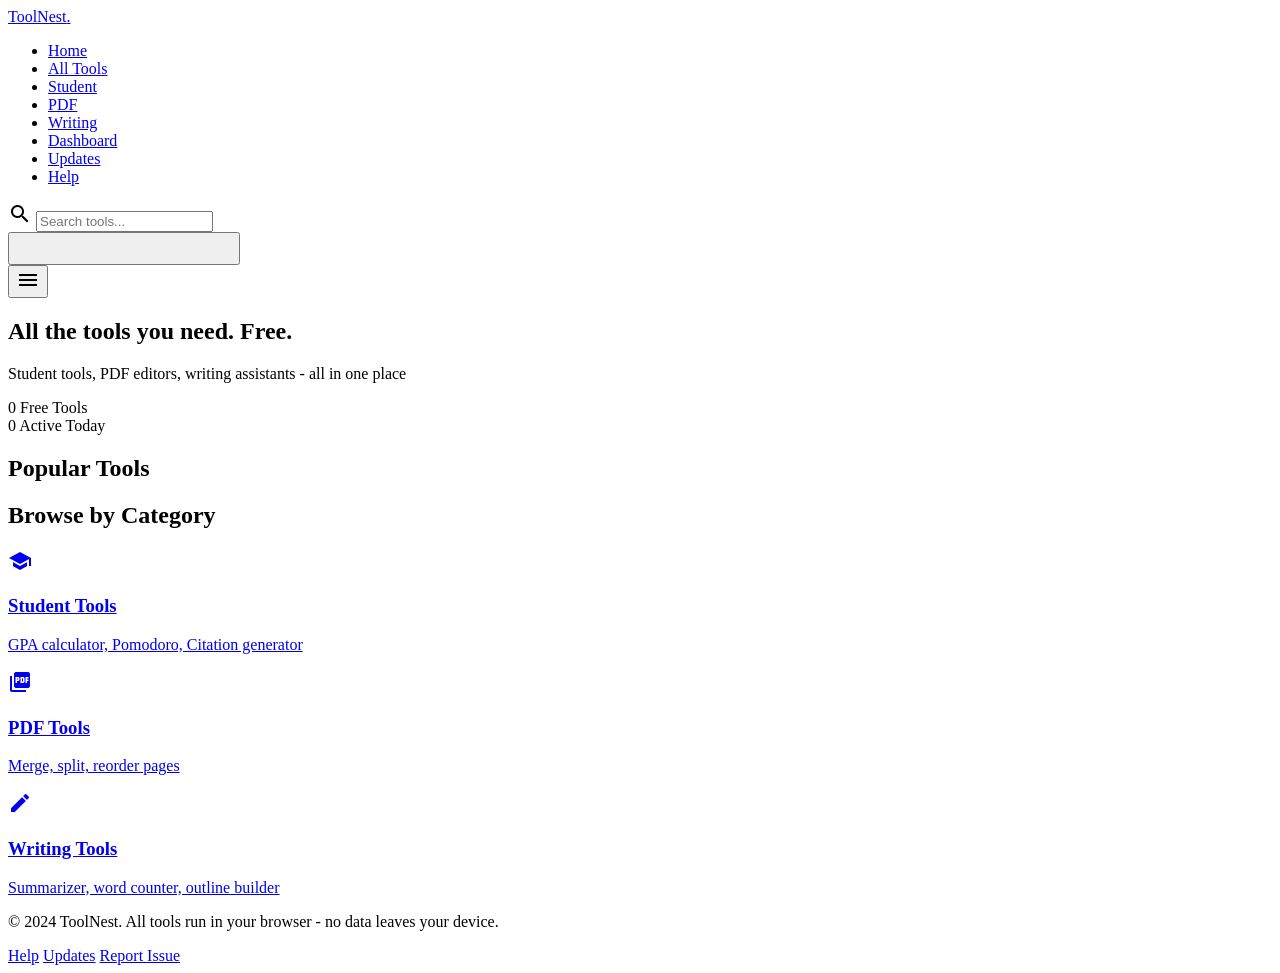
==== index.html @ 5acf1327 "Add files via upload" ====
<!DOCTYPE html>
<html lang="en">
<head>
    <meta charset="UTF-8">
    <meta name="viewport" content="width=device-width, initial-scale=1.0">
    <title>ToolNest - Student, PDF & Writing Tools</title>
    <link rel="stylesheet" href="css/style.css">
    <link rel="stylesheet" href="css/tools.css">
    <link href="https://fonts.googleapis.com/icon?family=Material+Icons" rel="stylesheet">
</head>
<body>
    <!-- Navbar -->
    <nav class="navbar">
        <div class="nav-container">
            <a href="index.html" class="logo">ToolNest<span class="logo-dot">.</span></a>
            
            <!-- Desktop Menu -->
            <ul class="nav-menu">
                <li><a href="index.html" class="active">Home</a></li>
                <li><a href="all-tools.html">All Tools</a></li>
                <li><a href="student-tools.html">Student</a></li>
                <li><a href="pdf-tools.html">PDF</a></li>
                <li><a href="writing-tools.html">Writing</a></li>
                <li><a href="dashboard.html">Dashboard</a></li>
                <li><a href="updates.html">Updates</a></li>
                <li><a href="help.html">Help</a></li>
            </ul>
            
            <!-- Search + Dark Mode -->
            <div class="nav-actions">
                <div class="search-box">
                    <span class="material-icons">search</span>
                    <input type="text" id="globalSearch" placeholder="Search tools...">
                    <div id="searchResults" class="search-dropdown"></div>
                </div>
                <button id="darkModeToggle" class="icon-btn">
                    <span class="material-icons">dark_mode</span>
                </button>
            </div>
            
            <!-- Mobile Menu Button -->
            <button class="mobile-menu-btn">
                <span class="material-icons">menu</span>
            </button>
        </div>
    </nav>

    <!-- Main Content -->
    <main>
        <!-- Hero Section -->
        <section class="hero">
            <h1>All the tools you need<span class="highlight">. Free.</span></h1>
            <p>Student tools, PDF editors, writing assistants - all in one place</p>
            <div class="hero-stats">
                <div class="stat">
                    <span class="stat-number" id="totalTools">0</span>
                    <span class="stat-label">Free Tools</span>
                </div>
                <div class="stat">
                    <span class="stat-number" id="todayUsers">0</span>
                    <span class="stat-label">Active Today</span>
                </div>
            </div>
        </section>

        <!-- Featured Tools -->
        <section class="featured">
            <h2>Popular Tools</h2>
            <div class="tool-grid" id="featuredTools"></div>
        </section>

        <!-- Categories -->
        <section class="categories">
            <h2>Browse by Category</h2>
            <div class="category-grid">
                <a href="student-tools.html" class="category-card">
                    <span class="material-icons category-icon">school</span>
                    <h3>Student Tools</h3>
                    <p>GPA calculator, Pomodoro, Citation generator</p>
                </a>
                <a href="pdf-tools.html" class="category-card">
                    <span class="material-icons category-icon">picture_as_pdf</span>
                    <h3>PDF Tools</h3>
                    <p>Merge, split, reorder pages</p>
                </a>
                <a href="writing-tools.html" class="category-card">
                    <span class="material-icons category-icon">edit</span>
                    <h3>Writing Tools</h3>
                    <p>Summarizer, word counter, outline builder</p>
                </a>
            </div>
        </section>
    </main>

    <!-- Footer -->
    <footer>
        <div class="footer-content">
            <p>&copy; 2024 ToolNest. All tools run in your browser - no data leaves your device.</p>
            <div class="footer-links">
                <a href="help.html">Help</a>
                <a href="updates.html">Updates</a>
                <a href="#">Report Issue</a>
            </div>
        </div>
    </footer>

    <script src="js/storage.js"></script>
    <script src="js/main.js"></script>
</body>
</html>
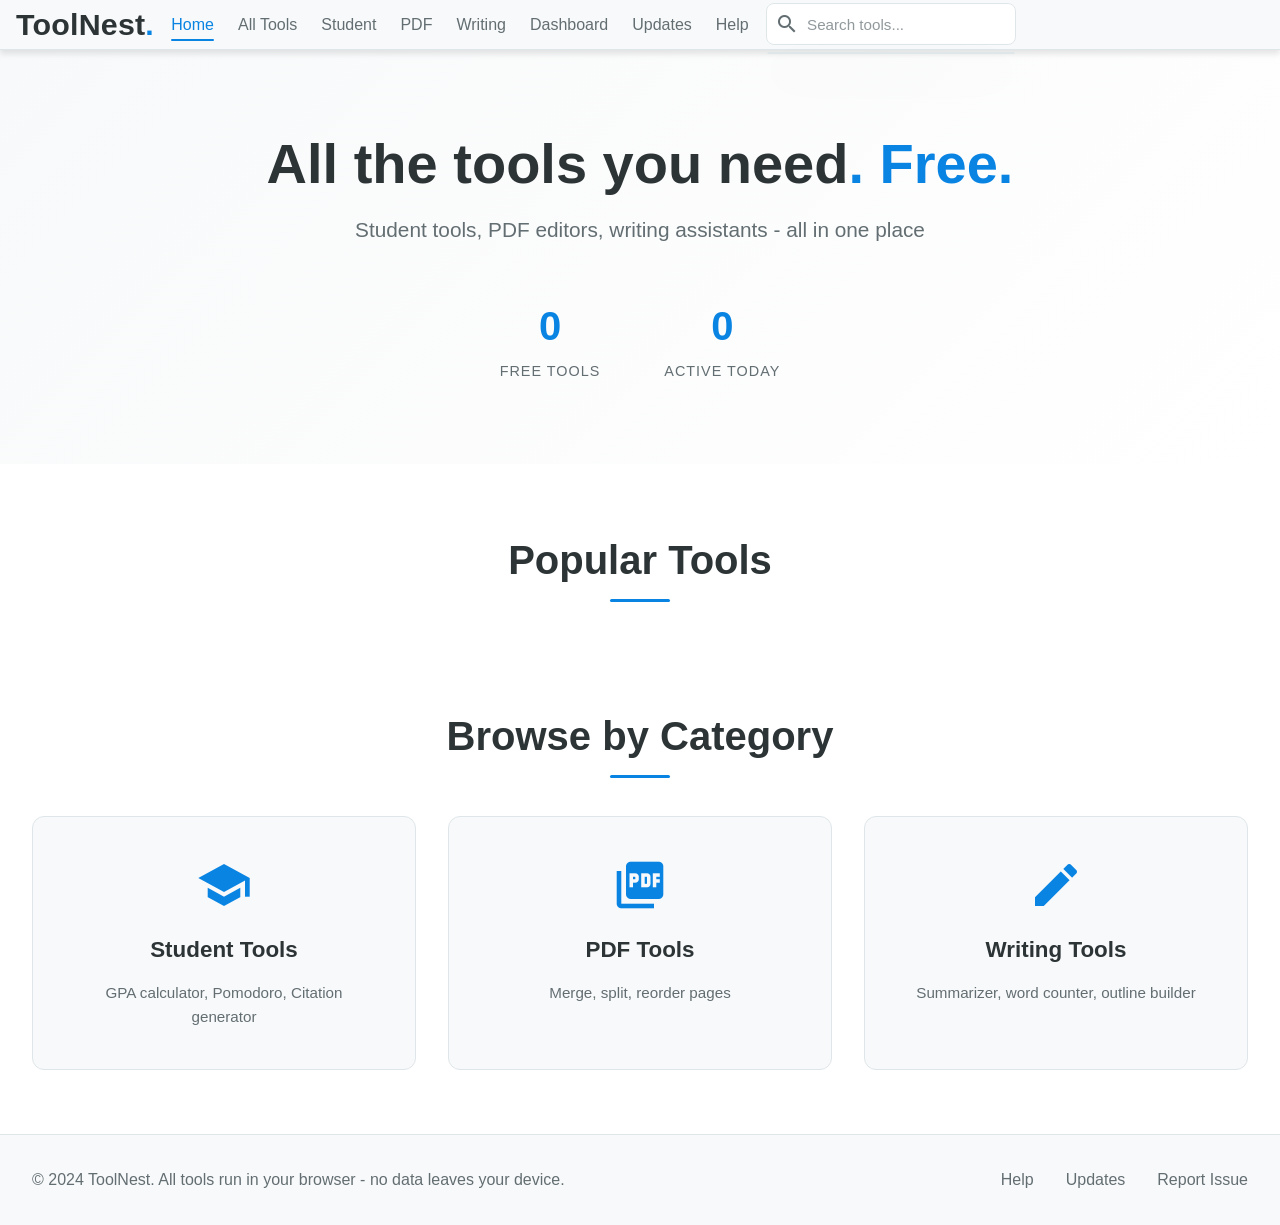
==== commit 92627e79: "Update index.html" ====
--- a/index.html
+++ b/index.html
@@ -4,8 +4,8 @@
     <meta charset="UTF-8">
     <meta name="viewport" content="width=device-width, initial-scale=1.0">
     <title>ToolNest - Student, PDF & Writing Tools</title>
-    <link rel="stylesheet" href="css/style.css">
-    <link rel="stylesheet" href="css/tools.css">
+    <link rel="stylesheet" href="style.css">
+    <link rel="stylesheet" href="tools.css">
     <link href="https://fonts.googleapis.com/icon?family=Material+Icons" rel="stylesheet">
 </head>
 <body>
@@ -107,4 +107,4 @@
     <script src="js/storage.js"></script>
     <script src="js/main.js"></script>
 </body>
-</html>+</html>
--- a/style.css
+++ b/style.css
@@ -0,0 +1,818 @@
+:root {
+    --bg-primary: #ffffff;
+    --bg-secondary: #f8f9fa;
+    --text-primary: #2d3436;
+    --text-secondary: #636e72;
+    --accent: #0984e3;
+    --accent-light: #74b9ff;
+    --accent-dark: #0769b0;
+    --border: #dfe6e9;
+    --card-shadow: 0 4px 6px rgba(0,0,0,0.1);
+    --hover-shadow: 0 10px 15px rgba(0,0,0,0.1);
+    --success: #00b894;
+    --warning: #fdcb6e;
+    --danger: #d63031;
+    --info: #0984e3;
+}
+
+[data-theme="dark"] {
+    --bg-primary: #1a1a1a;
+    --bg-secondary: #2d2d2d;
+    --text-primary: #ffffff;
+    --text-secondary: #b3b3b3;
+    --accent: #0984e3;
+    --accent-light: #74b9ff;
+    --accent-dark: #0769b0;
+    --border: #404040;
+    --card-shadow: 0 4px 6px rgba(0,0,0,0.3);
+    --hover-shadow: 0 10px 15px rgba(0,0,0,0.4);
+    --success: #00b894;
+    --warning: #fdcb6e;
+    --danger: #d63031;
+    --info: #0984e3;
+}
+
+* {
+    margin: 0;
+    padding: 0;
+    box-sizing: border-box;
+}
+
+body {
+    font-family: -apple-system, BlinkMacSystemFont, 'Segoe UI', Roboto, Oxygen, Ubuntu, sans-serif;
+    background-color: var(--bg-primary);
+    color: var(--text-primary);
+    line-height: 1.6;
+    transition: background-color 0.3s, color 0.3s;
+    min-height: 100vh;
+    display: flex;
+    flex-direction: column;
+}
+
+/* Navbar */
+.navbar {
+    background-color: var(--bg-secondary);
+    border-bottom: 1px solid var(--border);
+    position: sticky;
+    top: 0;
+    z-index: 1000;
+    box-shadow: var(--card-shadow);
+}
+
+.nav-container {
+    max-width: 1400px;
+    margin: 0 auto;
+    padding: 0.8rem 2rem;
+    display: flex;
+    justify-content: space-between;
+    align-items: center;
+}
+
+.logo {
+    font-size: 2rem;
+    font-weight: bold;
+    text-decoration: none;
+    color: var(--text-primary);
+    transition: color 0.3s;
+}
+
+.logo:hover {
+    color: var(--accent);
+}
+
+.logo-dot {
+    color: var(--accent);
+}
+
+.nav-menu {
+    display: flex;
+    list-style: none;
+    gap: 1.5rem;
+    margin: 0;
+    padding: 0;
+}
+
+.nav-menu a {
+    text-decoration: none;
+    color: var(--text-secondary);
+    font-weight: 500;
+    padding: 0.5rem 0;
+    position: relative;
+    transition: color 0.3s;
+}
+
+.nav-menu a:hover {
+    color: var(--accent);
+}
+
+.nav-menu a.active {
+    color: var(--accent);
+}
+
+.nav-menu a.active::after {
+    content: '';
+    position: absolute;
+    bottom: 0;
+    left: 0;
+    right: 0;
+    height: 2px;
+    background-color: var(--accent);
+    border-radius: 2px;
+}
+
+.nav-actions {
+    display: flex;
+    gap: 1rem;
+    align-items: center;
+    position: relative;
+}
+
+.search-box {
+    position: relative;
+    display: flex;
+    align-items: center;
+    background-color: var(--bg-primary);
+    border: 1px solid var(--border);
+    border-radius: 8px;
+    padding: 0.5rem;
+    min-width: 250px;
+}
+
+.search-box span {
+    color: var(--text-secondary);
+    margin-right: 0.5rem;
+}
+
+.search-box input {
+    border: none;
+    background: none;
+    color: var(--text-primary);
+    outline: none;
+    width: 100%;
+    font-size: 0.95rem;
+}
+
+.search-box input::placeholder {
+    color: var(--text-secondary);
+    opacity: 0.7;
+}
+
+.search-results {
+    position: absolute;
+    top: 100%;
+    left: 0;
+    right: 0;
+    background-color: var(--bg-secondary);
+    border: 1px solid var(--border);
+    border-radius: 8px;
+    margin-top: 0.5rem;
+    max-height: 400px;
+    overflow-y: auto;
+    z-index: 1001;
+    box-shadow: var(--hover-shadow);
+    display: none;
+}
+
+.search-results.active {
+    display: block;
+}
+
+.search-result-item {
+    padding: 0.75rem 1rem;
+    border-bottom: 1px solid var(--border);
+    cursor: pointer;
+    display: flex;
+    align-items: center;
+    gap: 0.75rem;
+    transition: background-color 0.3s;
+}
+
+.search-result-item:last-child {
+    border-bottom: none;
+}
+
+.search-result-item:hover {
+    background-color: var(--border);
+}
+
+.search-result-icon {
+    color: var(--accent);
+}
+
+.search-result-content {
+    flex: 1;
+}
+
+.search-result-title {
+    font-weight: 600;
+    color: var(--text-primary);
+}
+
+.search-result-category {
+    font-size: 0.8rem;
+    color: var(--text-secondary);
+    text-transform: capitalize;
+}
+
+.icon-btn {
+    background: none;
+    border: none;
+    cursor: pointer;
+    color: var(--text-secondary);
+    padding: 0.5rem;
+    border-radius: 50%;
+    transition: all 0.3s;
+    display: flex;
+    align-items: center;
+    justify-content: center;
+}
+
+.icon-btn:hover {
+    background-color: var(--border);
+    color: var(--accent);
+}
+
+.mobile-menu-btn {
+    display: none;
+    background: none;
+    border: none;
+    cursor: pointer;
+    color: var(--text-secondary);
+    padding: 0.5rem;
+    border-radius: 8px;
+}
+
+/* Hero Section */
+.hero {
+    text-align: center;
+    padding: 5rem 2rem;
+    background: linear-gradient(135deg, var(--bg-secondary) 0%, var(--bg-primary) 100%);
+}
+
+.hero h1 {
+    font-size: 3.5rem;
+    margin-bottom: 1rem;
+    line-height: 1.2;
+}
+
+.highlight {
+    color: var(--accent);
+    position: relative;
+    display: inline-block;
+}
+
+.highlight::after {
+    content: '';
+    position: absolute;
+    bottom: 5px;
+    left: 0;
+    right: 0;
+    height: 10px;
+    background-color: var(--accent-light);
+    opacity: 0.3;
+    z-index: -1;
+}
+
+.hero p {
+    font-size: 1.3rem;
+    color: var(--text-secondary);
+    margin-bottom: 3rem;
+    max-width: 600px;
+    margin-left: auto;
+    margin-right: auto;
+}
+
+.hero-stats {
+    display: flex;
+    justify-content: center;
+    gap: 4rem;
+}
+
+.stat {
+    text-align: center;
+}
+
+.stat-number {
+    display: block;
+    font-size: 2.5rem;
+    font-weight: bold;
+    color: var(--accent);
+}
+
+.stat-label {
+    color: var(--text-secondary);
+    font-size: 1rem;
+    text-transform: uppercase;
+    letter-spacing: 1px;
+}
+
+/* Tool Grid */
+.featured {
+    max-width: 1400px;
+    margin: 4rem auto;
+    padding: 0 2rem;
+}
+
+.featured h2,
+.categories h2 {
+    text-align: center;
+    margin-bottom: 3rem;
+    font-size: 2.5rem;
+    position: relative;
+}
+
+.featured h2::after,
+.categories h2::after {
+    content: '';
+    position: absolute;
+    bottom: -10px;
+    left: 50%;
+    transform: translateX(-50%);
+    width: 60px;
+    height: 3px;
+    background-color: var(--accent);
+    border-radius: 3px;
+}
+
+.tool-grid {
+    display: grid;
+    grid-template-columns: repeat(auto-fit, minmax(320px, 1fr));
+    gap: 2rem;
+}
+
+.tool-card {
+    background-color: var(--bg-secondary);
+    border-radius: 12px;
+    padding: 1.8rem;
+    box-shadow: var(--card-shadow);
+    transition: transform 0.3s, box-shadow 0.3s;
+    cursor: pointer;
+    position: relative;
+    border: 1px solid var(--border);
+}
+
+.tool-card:hover {
+    transform: translateY(-5px);
+    box-shadow: var(--hover-shadow);
+    border-color: var(--accent);
+}
+
+.tool-icon {
+    font-size: 2.5rem !important;
+    color: var(--accent);
+    margin-bottom: 1.2rem;
+}
+
+.tool-card h3 {
+    margin-bottom: 0.8rem;
+    font-size: 1.3rem;
+}
+
+.tool-card p {
+    color: var(--text-secondary);
+    margin-bottom: 1.2rem;
+    line-height: 1.5;
+}
+
+.tool-meta {
+    display: flex;
+    justify-content: space-between;
+    align-items: center;
+    margin-top: 1rem;
+}
+
+.tool-category {
+    background-color: var(--border);
+    padding: 0.25rem 1rem;
+    border-radius: 20px;
+    font-size: 0.85rem;
+    color: var(--text-primary);
+    text-transform: capitalize;
+}
+
+.favorite-btn {
+    background: none;
+    border: none;
+    cursor: pointer;
+    color: var(--text-secondary);
+    padding: 0.5rem;
+    border-radius: 50%;
+    transition: all 0.3s;
+    display: flex;
+    align-items: center;
+    justify-content: center;
+}
+
+.favorite-btn:hover {
+    background-color: var(--border);
+    color: #f1c40f;
+}
+
+.favorite-btn.active {
+    color: #f1c40f;
+}
+
+/* Categories */
+.categories {
+    max-width: 1400px;
+    margin: 4rem auto;
+    padding: 0 2rem;
+}
+
+.category-grid {
+    display: grid;
+    grid-template-columns: repeat(auto-fit, minmax(280px, 1fr));
+    gap: 2rem;
+}
+
+.category-card {
+    text-align: center;
+    padding: 2.5rem;
+    background-color: var(--bg-secondary);
+    border-radius: 12px;
+    text-decoration: none;
+    color: var(--text-primary);
+    transition: all 0.3s;
+    border: 1px solid var(--border);
+}
+
+.category-card:hover {
+    transform: translateY(-5px);
+    box-shadow: var(--hover-shadow);
+    border-color: var(--accent);
+}
+
+.category-icon {
+    font-size: 3.5rem !important;
+    color: var(--accent);
+    margin-bottom: 1.2rem;
+}
+
+.category-card h3 {
+    margin-bottom: 0.8rem;
+    font-size: 1.4rem;
+}
+
+.category-card p {
+    color: var(--text-secondary);
+    font-size: 0.95rem;
+}
+
+/* Footer */
+footer {
+    background-color: var(--bg-secondary);
+    border-top: 1px solid var(--border);
+    padding: 2rem;
+    margin-top: auto;
+}
+
+.footer-content {
+    max-width: 1400px;
+    margin: 0 auto;
+    display: flex;
+    justify-content: space-between;
+    align-items: center;
+    color: var(--text-secondary);
+}
+
+.footer-links {
+    display: flex;
+    gap: 2rem;
+}
+
+.footer-links a {
+    color: var(--text-secondary);
+    text-decoration: none;
+    transition: color 0.3s;
+    cursor: pointer;
+}
+
+.footer-links a:hover {
+    color: var(--accent);
+}
+
+/* Modal */
+.modal {
+    display: none;
+    position: fixed;
+    z-index: 2000;
+    left: 0;
+    top: 0;
+    width: 100%;
+    height: 100%;
+    background-color: rgba(0,0,0,0.5);
+    overflow-y: auto;
+}
+
+.modal-content {
+    background-color: var(--bg-secondary);
+    margin: 5% auto;
+    padding: 2rem;
+    border: 1px solid var(--border);
+    border-radius: 12px;
+    width: 90%;
+    max-width: 600px;
+    position: relative;
+    animation: modalSlideIn 0.3s ease;
+}
+
+@keyframes modalSlideIn {
+    from {
+        transform: translateY(-50px);
+        opacity: 0;
+    }
+    to {
+        transform: translateY(0);
+        opacity: 1;
+    }
+}
+
+.close {
+    position: absolute;
+    right: 1.5rem;
+    top: 1rem;
+    font-size: 1.8rem;
+    font-weight: bold;
+    color: var(--text-secondary);
+    cursor: pointer;
+    transition: color 0.3s;
+}
+
+.close:hover {
+    color: var(--danger);
+}
+
+/* Form Groups */
+.form-group {
+    margin-bottom: 1.5rem;
+}
+
+.form-group label {
+    display: block;
+    margin-bottom: 0.5rem;
+    color: var(--text-primary);
+    font-weight: 500;
+}
+
+.form-group input,
+.form-group select,
+.form-group textarea {
+    width: 100%;
+    padding: 0.75rem;
+    border: 1px solid var(--border);
+    border-radius: 6px;
+    background-color: var(--bg-primary);
+    color: var(--text-primary);
+    font-family: inherit;
+    font-size: 1rem;
+    transition: border-color 0.3s;
+}
+
+.form-group input:focus,
+.form-group select:focus,
+.form-group textarea:focus {
+    outline: none;
+    border-color: var(--accent);
+}
+
+.form-group textarea {
+    resize: vertical;
+    min-height: 100px;
+}
+
+/* Info Box */
+.info-box {
+    background-color: var(--bg-primary);
+    border-left: 4px solid var(--accent);
+    padding: 1rem;
+    margin-bottom: 1.5rem;
+    border-radius: 6px;
+    color: var(--text-secondary);
+}
+
+/* Responsive */
+@media (max-width: 1024px) {
+    .nav-container {
+        padding: 0.8rem 1.5rem;
+    }
+    
+    .search-box {
+        min-width: 200px;
+    }
+}
+
+@media (max-width: 768px) {
+    .nav-menu {
+        display: none;
+        position: absolute;
+        top: 100%;
+        left: 0;
+        right: 0;
+        background-color: var(--bg-secondary);
+        flex-direction: column;
+        padding: 1rem;
+        gap: 0.5rem;
+        border-top: 1px solid var(--border);
+        box-shadow: var(--card-shadow);
+    }
+    
+    .nav-menu.active {
+        display: flex;
+    }
+    
+    .nav-menu a {
+        padding: 0.75rem;
+        width: 100%;
+        text-align: center;
+    }
+    
+    .nav-menu a.active::after {
+        display: none;
+    }
+    
+    .nav-menu a.active {
+        background-color: var(--border);
+        border-radius: 6px;
+    }
+    
+    .mobile-menu-btn {
+        display: block;
+    }
+    
+    .hero h1 {
+        font-size: 2.5rem;
+    }
+    
+    .hero-stats {
+        flex-direction: column;
+        gap: 1.5rem;
+    }
+    
+    .search-box {
+        min-width: 150px;
+    }
+    
+    .footer-content {
+        flex-direction: column;
+        gap: 1rem;
+        text-align: center;
+    }
+    
+    .footer-links {
+        flex-wrap: wrap;
+        justify-content: center;
+    }
+    
+    .modal-content {
+        margin: 10% auto;
+        padding: 1.5rem;
+    }
+}
+
+@media (max-width: 480px) {
+    .nav-actions {
+        gap: 0.5rem;
+    }
+    
+    .search-box {
+        display: none;
+    }
+    
+    .logo {
+        font-size: 1.5rem;
+    }
+    
+    .hero h1 {
+        font-size: 2rem;
+    }
+    
+    .hero p {
+        font-size: 1.1rem;
+    }
+    
+    .tool-grid {
+        grid-template-columns: 1fr;
+    }
+}
+
+/* Loading States */
+.loading {
+    opacity: 0.6;
+    pointer-events: none;
+    position: relative;
+}
+
+.loading::after {
+    content: '';
+    position: absolute;
+    top: 50%;
+    left: 50%;
+    transform: translate(-50%, -50%);
+    width: 30px;
+    height: 30px;
+    border: 3px solid var(--border);
+    border-top-color: var(--accent);
+    border-radius: 50%;
+    animation: spin 1s linear infinite;
+}
+
+@keyframes spin {
+    to {
+        transform: translate(-50%, -50%) rotate(360deg);
+    }
+}
+
+/* Tooltips */
+[data-tooltip] {
+    position: relative;
+    cursor: help;
+}
+
+[data-tooltip]:before {
+    content: attr(data-tooltip);
+    position: absolute;
+    bottom: 100%;
+    left: 50%;
+    transform: translateX(-50%);
+    padding: 0.5rem;
+    background-color: var(--text-primary);
+    color: var(--bg-primary);
+    font-size: 0.85rem;
+    border-radius: 4px;
+    white-space: nowrap;
+    z-index: 1000;
+    opacity: 0;
+    visibility: hidden;
+    transition: opacity 0.3s, visibility 0.3s;
+    pointer-events: none;
+}
+
+[data-tooltip]:hover:before {
+    opacity: 1;
+    visibility: visible;
+}
+
+/* ===== ToolNest fixes / upgrades ===== */
+.logo{ font-size: 1.9rem; letter-spacing: .2px; }
+
+/* Mobile nav open state */
+@media (max-width: 900px){
+  .nav-menu{ display:none; flex-direction:column; gap:0; background:var(--bg-secondary); border:1px solid var(--border); padding:.5rem; border-radius:12px; position:absolute; right:1rem; top:72px; width:min(360px, calc(100vw - 2rem)); box-shadow: var(--hover-shadow); }
+  .nav-menu.open{ display:flex; }
+  .nav-menu li{ padding:.35rem .25rem; }
+}
+
+/* Search dropdown */
+.search-box{ position:relative; }
+.search-dropdown{
+  position:absolute;
+  top:calc(100% + 8px);
+  left:0;
+  width:100%;
+  background:var(--bg-primary);
+  border:1px solid var(--border);
+  border-radius:12px;
+  box-shadow: var(--hover-shadow);
+  overflow:hidden;
+  z-index:2000;
+}
+.search-result{
+  width:100%;
+  display:flex;
+  gap:.75rem;
+  align-items:flex-start;
+  padding:.75rem .75rem;
+  border:0;
+  background:transparent;
+  color:var(--text-primary);
+  text-align:left;
+  cursor:pointer;
+}
+.search-result:hover{ background:var(--bg-secondary); }
+.search-result .material-icons{ color:var(--accent); margin-top:2px; }
+.search-result .sr-text{ display:flex; flex-direction:column; gap:.15rem; flex:1; min-width:0; }
+.search-result strong{ font-size:.95rem; white-space:nowrap; overflow:hidden; text-overflow:ellipsis; }
+.search-result small{ color:var(--text-secondary); line-height:1.2; max-height:2.4em; overflow:hidden; text-overflow:ellipsis; }
+.search-result .sr-tag{ font-size:.75rem; color:var(--text-secondary); border:1px solid var(--border); padding:.15rem .4rem; border-radius:999px; }
+.search-empty{ padding:.85rem .9rem; color:var(--text-secondary); }
+mark{ background: rgba(9,132,227,.18); color:inherit; padding:0 .15rem; border-radius:4px; }
+
+
+/* Global container spacing */
+.container{max-width:1200px;margin:0 auto;padding:0 16px;}
+.nav-container{padding:0 16px;}
+
+
+/* Form fields with labels */
+.field{display:flex;flex-direction:column;gap:6px;min-width:0;}
+.field label{font-size:.85rem;color:var(--text-secondary);font-weight:600;}
+.gpa-actions{display:flex;gap:.75rem;flex-wrap:wrap;margin-top:1rem;}
+
+
+/* Updates / changelog readability */
+.updates-page .update-card{padding:1.25rem;border-radius:14px;border:1px solid var(--border);background:var(--bg-secondary);}
+.updates-page .update-card h3{margin:0 0 .35rem;font-size:1.1rem;}
+.updates-page .update-card .update-date{color:var(--text-secondary);font-size:.9rem;margin-bottom:.75rem;}
+.updates-page .update-card ul{margin:.4rem 0 0 1.1rem;}
+.updates-page .update-card li{margin:.35rem 0;line-height:1.45;}
+
--- a/tools.css
+++ b/tools.css
@@ -0,0 +1,1865 @@
+/* Tools Page Specific Styles */
+.page-header {
+    background: linear-gradient(135deg, var(--bg-secondary) 0%, var(--bg-primary) 100%);
+    padding: 4rem 2rem;
+    border-bottom: 1px solid var(--border);
+}
+
+.page-header .container {
+    max-width: 1400px;
+    margin: 0 auto;
+}
+
+.page-header h1 {
+    font-size: 3rem;
+    display: flex;
+    align-items: center;
+    gap: 1rem;
+    margin-bottom: 1rem;
+}
+
+.page-icon {
+    font-size: 3.5rem !important;
+    color: var(--accent);
+}
+
+.page-header p {
+    font-size: 1.2rem;
+    color: var(--text-secondary);
+    max-width: 600px;
+}
+
+.tools-container {
+    max-width: 1400px;
+    margin: 2rem auto;
+    padding: 0 2rem;
+}
+
+.tool-card {
+    margin-bottom: 1.5rem;
+    background-color: var(--bg-secondary);
+    border-radius: 12px;
+    overflow: hidden;
+    box-shadow: var(--card-shadow);
+    border: 1px solid var(--border);
+}
+
+.tool-header {
+    padding: 1.5rem;
+    cursor: pointer;
+    display: flex;
+    justify-content: space-between;
+    align-items: center;
+    transition: background-color 0.3s;
+}
+
+.tool-header:hover {
+    background-color: var(--border);
+}
+
+.tool-title {
+    display: flex;
+    align-items: center;
+    gap: 1rem;
+}
+
+.tool-title h2 {
+    font-size: 1.4rem;
+    margin: 0;
+}
+
+.expand-icon {
+    transition: transform 0.3s;
+}
+
+.tool-card.expanded .expand-icon {
+    transform: rotate(180deg);
+}
+
+.tool-content {
+    padding: 2rem;
+    border-top: 1px solid var(--border);
+    background-color: var(--bg-primary);
+}
+
+/* GPA Calculator */
+.gpa-calculator {
+    max-width: 800px;
+    margin: 0 auto;
+}
+
+.gpa-options {
+    margin-bottom: 2rem;
+    padding: 1rem;
+    background-color: var(--bg-secondary);
+    border-radius: 8px;
+}
+
+.gpa-options label {
+    display: block;
+    margin: 0.75rem 0;
+    cursor: pointer;
+}
+
+.gpa-options input[type="radio"] {
+    margin-right: 0.5rem;
+}
+
+.course-row {
+    display: grid;
+    grid-template-columns: 2fr 1fr 1.5fr auto;
+    gap: 1rem;
+    margin-bottom: 1rem;
+    align-items: start;
+    background-color: var(--bg-secondary);
+    padding: 1rem;
+    border-radius: 8px;
+}
+
+.course-field {
+    display: flex;
+    flex-direction: column;
+    gap: 0.3rem;
+}
+
+.course-field label {
+    font-size: 0.85rem;
+    color: var(--text-secondary);
+}
+
+.course-row input,
+.course-row select {
+    padding: 0.6rem;
+    border: 1px solid var(--border);
+    border-radius: 6px;
+    background-color: var(--bg-primary);
+    color: var(--text-primary);
+    width: 100%;
+}
+
+.course-row input:focus,
+.course-row select:focus {
+    outline: none;
+    border-color: var(--accent);
+}
+
+.remove-course {
+    color: var(--danger);
+    cursor: pointer;
+    padding: 0.5rem;
+    margin-top: 1.5rem;
+    border-radius: 50%;
+    transition: background-color 0.3s;
+}
+
+.remove-course:hover {
+    background-color: var(--border);
+}
+
+.gpa-result {
+    margin: 2rem 0;
+    padding: 1.5rem;
+    background: linear-gradient(135deg, var(--bg-secondary) 0%, var(--bg-primary) 100%);
+    border-radius: 12px;
+    text-align: center;
+    border: 1px solid var(--border);
+}
+
+.gpa-result h3 {
+    margin-bottom: 1rem;
+}
+
+#gpa-value {
+    font-size: 3.5rem;
+    font-weight: bold;
+    color: var(--accent);
+}
+
+#gpa-value.gpa-excellent { color: #00b894; }
+#gpa-value.gpa-good { color: #0984e3; }
+#gpa-value.gpa-average { color: #fdcb6e; }
+#gpa-value.gpa-poor { color: #e17055; }
+#gpa-value.gpa-fail { color: #d63031; }
+
+.gpa-actions {
+    display: flex;
+    gap: 1rem;
+    justify-content: center;
+    margin: 1.5rem 0;
+    flex-wrap: wrap;
+}
+
+.saved-gpas {
+    margin-bottom: 2rem;
+    padding: 1rem;
+    background-color: var(--bg-secondary);
+    border-radius: 8px;
+}
+
+.saved-gpas h3 {
+    margin-bottom: 1rem;
+    font-size: 1.1rem;
+}
+
+#savedGpasList {
+    display: flex;
+    flex-direction: column;
+    gap: 0.5rem;
+    max-height: 200px;
+    overflow-y: auto;
+}
+
+.saved-gpa-item {
+    display: flex;
+    justify-content: space-between;
+    align-items: center;
+    padding: 0.5rem 1rem;
+    background-color: var(--bg-primary);
+    border-radius: 6px;
+    cursor: pointer;
+    transition: background-color 0.3s;
+}
+
+.saved-gpa-item:hover {
+    background-color: var(--border);
+}
+
+.gpa-date {
+    font-size: 0.9rem;
+    color: var(--text-secondary);
+}
+
+.gpa-value {
+    font-weight: bold;
+    color: var(--accent);
+}
+
+.gpa-credits {
+    font-size: 0.9rem;
+    color: var(--text-secondary);
+}
+
+/* Pomodoro Timer */
+.pomodoro-timer {
+    text-align: center;
+    max-width: 600px;
+    margin: 0 auto;
+}
+
+.timer-display {
+    font-size: 6rem;
+    font-weight: bold;
+    font-family: monospace;
+    margin: 2rem 0;
+    color: var(--accent);
+    text-shadow: 0 0 20px var(--accent-light);
+}
+
+.timer-controls {
+    display: flex;
+    gap: 1rem;
+    justify-content: center;
+    margin-bottom: 2rem;
+    flex-wrap: wrap;
+}
+
+.timer-modes {
+    display: flex;
+    gap: 0.5rem;
+    justify-content: center;
+    margin-bottom: 2rem;
+    flex-wrap: wrap;
+}
+
+.mode-btn {
+    padding: 0.6rem 1.2rem;
+    border: 1px solid var(--border);
+    border-radius: 25px;
+    background: none;
+    color: var(--text-primary);
+    cursor: pointer;
+    transition: all 0.3s;
+    font-size: 0.95rem;
+}
+
+.mode-btn:hover {
+    background-color: var(--border);
+}
+
+.mode-btn.active {
+    background-color: var(--accent);
+    color: white;
+    border-color: var(--accent);
+}
+
+.session-counter {
+    color: var(--text-secondary);
+    margin: 1.5rem 0;
+    padding: 1rem;
+    background-color: var(--bg-secondary);
+    border-radius: 8px;
+}
+
+.timer-settings {
+    margin-top: 2rem;
+    padding: 1.5rem;
+    background-color: var(--bg-secondary);
+    border-radius: 8px;
+}
+
+.timer-settings h4 {
+    margin-bottom: 1rem;
+    color: var(--accent);
+}
+
+.settings-row {
+    display: grid;
+    grid-template-columns: repeat(auto-fit, minmax(150px, 1fr));
+    gap: 1rem;
+    margin-bottom: 1rem;
+}
+
+.settings-row label {
+    display: flex;
+    flex-direction: column;
+    gap: 0.3rem;
+    font-size: 0.9rem;
+    color: var(--text-secondary);
+}
+
+.settings-row input {
+    padding: 0.5rem;
+    border: 1px solid var(--border);
+    border-radius: 4px;
+    background-color: var(--bg-primary);
+    color: var(--text-primary);
+}
+
+/* Citation Generator */
+.citation-generator {
+    max-width: 700px;
+    margin: 0 auto;
+}
+
+.citation-style,
+.citation-type {
+    margin-bottom: 1.5rem;
+}
+
+.citation-style label,
+.citation-type label {
+    display: block;
+    margin-bottom: 0.5rem;
+    color: var(--text-secondary);
+    font-weight: 500;
+}
+
+.citation-style select,
+.citation-type select {
+    width: 100%;
+    padding: 0.75rem;
+    border: 1px solid var(--border);
+    border-radius: 6px;
+    background-color: var(--bg-secondary);
+    color: var(--text-primary);
+    font-size: 1rem;
+}
+
+.citation-fields {
+    display: flex;
+    flex-direction: column;
+    gap: 0.75rem;
+    margin-bottom: 1.5rem;
+    padding: 1.5rem;
+    background-color: var(--bg-secondary);
+    border-radius: 8px;
+}
+
+.citation-fields input {
+    padding: 0.75rem;
+    border: 1px solid var(--border);
+    border-radius: 6px;
+    background-color: var(--bg-primary);
+    color: var(--text-primary);
+    font-size: 0.95rem;
+}
+
+.citation-fields input:focus {
+    outline: none;
+    border-color: var(--accent);
+}
+
+.citation-result {
+    margin: 1.5rem 0;
+    padding: 1.5rem;
+    background-color: var(--bg-secondary);
+    border-radius: 8px;
+    font-style: italic;
+    border-left: 4px solid var(--accent);
+    line-height: 1.8;
+    font-size: 1.1rem;
+}
+
+.citation-actions {
+    display: flex;
+    gap: 1rem;
+    justify-content: flex-end;
+    flex-wrap: wrap;
+}
+
+/* PDF Tools */
+.pdf-tool {
+    max-width: 800px;
+    margin: 0 auto;
+}
+
+.upload-area {
+    border: 2px dashed var(--border);
+    border-radius: 12px;
+    padding: 3rem;
+    text-align: center;
+    cursor: pointer;
+    transition: all 0.3s;
+    margin-bottom: 1.5rem;
+    background-color: var(--bg-secondary);
+}
+
+.upload-area:hover,
+.upload-area.drag-over {
+    border-color: var(--accent);
+    background-color: var(--accent-light);
+    opacity: 0.9;
+}
+
+.upload-icon {
+    font-size: 4rem !important;
+    color: var(--accent);
+    margin-bottom: 1rem;
+}
+
+.browse-link {
+    color: var(--accent);
+    text-decoration: underline;
+    cursor: pointer;
+    font-weight: 600;
+}
+
+.file-list {
+    margin: 1.5rem 0;
+    max-height: 300px;
+    overflow-y: auto;
+}
+
+.file-item {
+    display: flex;
+    align-items: center;
+    gap: 1rem;
+    padding: 0.75rem 1rem;
+    background-color: var(--bg-secondary);
+    border-radius: 8px;
+    margin-bottom: 0.5rem;
+    border: 1px solid var(--border);
+}
+
+.file-item .material-icons {
+    color: var(--accent);
+}
+
+.file-name {
+    flex: 1;
+    font-weight: 500;
+}
+
+.file-size {
+    color: var(--text-secondary);
+    font-size: 0.9rem;
+}
+
+.remove-file {
+    color: var(--danger);
+    cursor: pointer;
+    padding: 0.3rem;
+    border-radius: 50%;
+    transition: background-color 0.3s;
+}
+
+.remove-file:hover {
+    background-color: var(--border);
+}
+
+.pdf-controls {
+    display: flex;
+    gap: 1rem;
+    justify-content: flex-end;
+    margin: 1.5rem 0;
+}
+
+.progress-bar {
+    height: 6px;
+    background-color: var(--border);
+    border-radius: 3px;
+    overflow: hidden;
+    margin: 1.5rem 0;
+}
+
+.progress-fill {
+    height: 100%;
+    background: linear-gradient(90deg, var(--accent-light), var(--accent));
+    width: 0%;
+    transition: width 0.3s ease;
+}
+
+.split-option {
+    margin: 1.5rem 0;
+    padding: 1.5rem;
+    background-color: var(--bg-secondary);
+    border-radius: 8px;
+}
+
+.split-input {
+    margin-top: 1rem;
+    display: flex;
+    align-items: center;
+    gap: 0.5rem;
+    flex-wrap: wrap;
+}
+
+.split-input input {
+    flex: 1;
+    padding: 0.6rem;
+    border: 1px solid var(--border);
+    border-radius: 4px;
+    background-color: var(--bg-primary);
+    color: var(--text-primary);
+    min-width: 200px;
+}
+
+.split-input small {
+    color: var(--text-secondary);
+    width: 100%;
+}
+
+.compress-option {
+    margin: 1.5rem 0;
+    padding: 1.5rem;
+    background-color: var(--bg-secondary);
+    border-radius: 8px;
+}
+
+.compress-option label {
+    display: block;
+    margin-bottom: 0.5rem;
+    font-weight: 500;
+}
+
+.compress-option select,
+.compress-option input[type="password"] {
+    width: 100%;
+    padding: 0.75rem;
+    border: 1px solid var(--border);
+    border-radius: 6px;
+    background-color: var(--bg-primary);
+    color: var(--text-primary);
+    font-size: 1rem;
+}
+
+.page-grid {
+    display: grid;
+    grid-template-columns: repeat(auto-fill, minmax(120px, 1fr));
+    gap: 1rem;
+    margin: 1.5rem 0;
+    max-height: 400px;
+    overflow-y: auto;
+    padding: 0.5rem;
+}
+
+.page-thumbnail {
+    border: 2px solid var(--border);
+    border-radius: 8px;
+    padding: 0.5rem;
+    text-align: center;
+    cursor: pointer;
+    transition: all 0.3s;
+    background-color: var(--bg-secondary);
+}
+
+.page-thumbnail:hover {
+    transform: scale(1.05);
+    border-color: var(--accent);
+}
+
+.page-thumbnail.selected {
+    border-color: var(--accent);
+    background-color: var(--accent-light);
+}
+
+.page-thumbnail img {
+    width: 100%;
+    height: auto;
+    border-radius: 4px;
+    margin-bottom: 0.5rem;
+}
+
+.page-thumbnail span {
+    font-size: 0.85rem;
+    color: var(--text-secondary);
+}
+
+.reorder-controls {
+    display: flex;
+    gap: 0.5rem;
+    margin: 1.5rem 0;
+    flex-wrap: wrap;
+}
+
+.download-success {
+    text-align: center;
+    padding: 2rem;
+    background-color: var(--bg-secondary);
+    border-radius: 12px;
+    margin-top: 1.5rem;
+}
+
+.download-success p {
+    margin-bottom: 1.5rem;
+    font-size: 1.2rem;
+    color: var(--success);
+}
+
+.download-grid {
+    display: grid;
+    grid-template-columns: repeat(auto-fit, minmax(250px, 1fr));
+    gap: 1rem;
+    margin: 1.5rem 0;
+}
+
+.download-item {
+    padding: 1rem;
+    background-color: var(--bg-secondary);
+    border-radius: 8px;
+    text-align: center;
+}
+
+.image-grid {
+    display: grid;
+    grid-template-columns: repeat(auto-fit, minmax(200px, 1fr));
+    gap: 1rem;
+    margin: 1.5rem 0;
+}
+
+.image-item {
+    padding: 1rem;
+    background-color: var(--bg-secondary);
+    border-radius: 8px;
+    text-align: center;
+}
+
+.image-item img {
+    max-width: 100%;
+    height: auto;
+    border-radius: 4px;
+    margin-bottom: 0.5rem;
+}
+
+/* Writing Tools */
+.writing-tool {
+    max-width: 900px;
+    margin: 0 auto;
+}
+
+.writing-tool textarea {
+    width: 100%;
+    padding: 1.2rem;
+    border: 1px solid var(--border);
+    border-radius: 8px;
+    background-color: var(--bg-secondary);
+    color: var(--text-primary);
+    font-family: inherit;
+    font-size: 1rem;
+    line-height: 1.6;
+    resize: vertical;
+    transition: border-color 0.3s;
+}
+
+.writing-tool textarea:focus {
+    outline: none;
+    border-color: var(--accent);
+}
+
+.grammar-controls,
+.summarize-controls,
+.paraphrase-controls {
+    display: flex;
+    gap: 1rem;
+    align-items: center;
+    margin: 1.5rem 0;
+    flex-wrap: wrap;
+    background-color: var(--bg-secondary);
+    padding: 1.5rem;
+    border-radius: 8px;
+}
+
+.control-group {
+    flex: 1;
+    min-width: 200px;
+}
+
+.control-group label {
+    display: block;
+    margin-bottom: 0.3rem;
+    color: var(--text-secondary);
+    font-size: 0.9rem;
+}
+
+.control-group select {
+    width: 100%;
+    padding: 0.6rem;
+    border: 1px solid var(--border);
+    border-radius: 4px;
+    background-color: var(--bg-primary);
+    color: var(--text-primary);
+}
+
+.result-box {
+    margin-top: 2rem;
+    padding: 2rem;
+    background-color: var(--bg-secondary);
+    border-radius: 12px;
+    border: 1px solid var(--border);
+}
+
+.result-box h3 {
+    margin-bottom: 1.5rem;
+    color: var(--accent);
+}
+
+#grammar-issues,
+#grammar-suggestions {
+    margin: 1.5rem 0;
+}
+
+#grammar-issues ul,
+#grammar-suggestions ul {
+    list-style: none;
+    padding: 0;
+}
+
+#grammar-issues li,
+#grammar-suggestions li {
+    padding: 0.5rem;
+    margin-bottom: 0.3rem;
+    background-color: var(--bg-primary);
+    border-radius: 4px;
+    border-left: 3px solid var(--warning);
+}
+
+#grammar-suggestions li {
+    border-left-color: var(--success);
+}
+
+.no-issues {
+    color: var(--success);
+    font-weight: 500;
+    padding: 1rem;
+    text-align: center;
+}
+
+.grammar-actions,
+.summary-actions,
+.outline-actions,
+.paraphrase-actions {
+    display: flex;
+    gap: 1rem;
+    justify-content: flex-end;
+    margin-top: 1.5rem;
+    flex-wrap: wrap;
+}
+
+.summary-stats {
+    margin: 1.5rem 0;
+    padding: 1rem;
+    background-color: var(--bg-primary);
+    border-radius: 6px;
+    display: flex;
+    gap: 1rem;
+    flex-wrap: wrap;
+    align-items: center;
+}
+
+.reduction-badge {
+    background-color: var(--success);
+    color: white;
+    padding: 0.2rem 0.8rem;
+    border-radius: 20px;
+    font-size: 0.9rem;
+}
+
+.wordcount-detailed {
+    margin-top: 2rem;
+}
+
+.stats-grid {
+    display: grid;
+    grid-template-columns: repeat(auto-fit, minmax(140px, 1fr));
+    gap: 1rem;
+    margin: 2rem 0;
+}
+
+.stat-card {
+    padding: 1.2rem;
+    background-color: var(--bg-secondary);
+    border-radius: 8px;
+    text-align: center;
+    border: 1px solid var(--border);
+    transition: transform 0.3s;
+}
+
+.stat-card:hover {
+    transform: translateY(-3px);
+    border-color: var(--accent);
+}
+
+.stat-value {
+    display: block;
+    font-size: 2rem;
+    font-weight: bold;
+    color: var(--accent);
+}
+
+.stat-label {
+    color: var(--text-secondary);
+    font-size: 0.9rem;
+    margin-top: 0.3rem;
+}
+
+.wordcount-tools {
+    display: flex;
+    gap: 0.5rem;
+    justify-content: flex-end;
+    margin: 1.5rem 0;
+}
+
+.word-frequency {
+    margin-top: 2rem;
+    padding: 1.5rem;
+    background-color: var(--bg-secondary);
+    border-radius: 8px;
+}
+
+.word-frequency h4 {
+    margin-bottom: 1rem;
+    color: var(--accent);
+}
+
+#frequency-list {
+    max-height: 200px;
+    overflow-y: auto;
+}
+
+.freq-item {
+    display: flex;
+    align-items: center;
+    gap: 1rem;
+    padding: 0.5rem;
+    border-bottom: 1px solid var(--border);
+    position: relative;
+}
+
+.freq-word {
+    min-width: 100px;
+    font-weight: 500;
+}
+
+.freq-count {
+    min-width: 50px;
+    color: var(--text-secondary);
+}
+
+.freq-bar {
+    position: absolute;
+    bottom: 0;
+    left: 0;
+    height: 2px;
+    background-color: var(--accent);
+    transition: width 0.3s;
+}
+
+/* Outline Builder */
+.outline-form {
+    display: flex;
+    flex-direction: column;
+    gap: 2rem;
+}
+
+.outline-section {
+    padding: 1.5rem;
+    background-color: var(--bg-secondary);
+    border-radius: 8px;
+}
+
+.outline-section h3 {
+    margin-bottom: 1rem;
+    color: var(--accent);
+}
+
+#main-points {
+    background-color: var(--bg-secondary);
+    padding: 1.5rem;
+    border-radius: 8px;
+}
+
+#main-points > label {
+    display: block;
+    margin-bottom: 1rem;
+    font-weight: 500;
+    color: var(--text-primary);
+}
+
+.point-input {
+    margin-bottom: 1rem;
+    background-color: var(--bg-primary);
+    padding: 1rem;
+    border-radius: 6px;
+    border: 1px solid var(--border);
+}
+
+.point-input.sub-point {
+    margin-left: 2rem;
+    background-color: var(--bg-secondary);
+}
+
+.point-input input {
+    flex: 1;
+    padding: 0.6rem;
+    border: 1px solid var(--border);
+    border-radius: 4px;
+    background-color: var(--bg-primary);
+    color: var(--text-primary);
+    margin-right: 0.5rem;
+}
+
+.sub-points {
+    margin-top: 1rem;
+}
+
+.btn-icon {
+    background: none;
+    border: none;
+    color: var(--accent);
+    cursor: pointer;
+    padding: 0.4rem;
+    border-radius: 50%;
+    transition: background-color 0.3s;
+    display: inline-flex;
+    align-items: center;
+    justify-content: center;
+}
+
+.btn-icon:hover {
+    background-color: var(--border);
+    color: var(--accent-dark);
+}
+
+.btn-icon .material-icons {
+    font-size: 1.2rem;
+}
+
+#outline-content {
+    margin: 1.5rem 0;
+    white-space: pre-wrap;
+    font-family: 'Courier New', monospace;
+    line-height: 2;
+    padding: 1.5rem;
+    background-color: var(--bg-primary);
+    border-radius: 6px;
+    border: 1px solid var(--border);
+    font-size: 0.95rem;
+    max-height: 500px;
+    overflow-y: auto;
+}
+
+/* Flashcard Tool */
+.flashcard-tool {
+    max-width: 800px;
+    margin: 0 auto;
+}
+
+.flashcard-setup {
+    background-color: var(--bg-secondary);
+    padding: 2rem;
+    border-radius: 12px;
+    margin-bottom: 2rem;
+}
+
+.flashcard-setup h3 {
+    margin-bottom: 1.5rem;
+    color: var(--accent);
+}
+
+.flashcard-input-area {
+    margin-bottom: 1.5rem;
+}
+
+.flashcard-input-area input,
+.flashcard-input-area textarea {
+    width: 100%;
+    padding: 0.75rem;
+    margin-bottom: 1rem;
+    border: 1px solid var(--border);
+    border-radius: 6px;
+    background-color: var(--bg-primary);
+    color: var(--text-primary);
+}
+
+.flashcard-input-area textarea {
+    min-height: 150px;
+    font-family: inherit;
+}
+
+.flashcard-input-area small {
+    color: var(--text-secondary);
+}
+
+.flashcards-container {
+    margin-top: 2rem;
+}
+
+.flashcard-controls {
+    display: flex;
+    gap: 1rem;
+    justify-content: center;
+    margin-bottom: 2rem;
+}
+
+.flashcards-grid {
+    display: grid;
+    grid-template-columns: repeat(auto-fit, minmax(200px, 1fr));
+    gap: 1.5rem;
+}
+
+.flashcard {
+    height: 200px;
+    perspective: 1000px;
+    cursor: pointer;
+}
+
+.flashcard-inner {
+    position: relative;
+    width: 100%;
+    height: 100%;
+    text-align: center;
+    transition: transform 0.6s;
+    transform-style: preserve-3d;
+}
+
+.flashcard.flipped .flashcard-inner {
+    transform: rotateY(180deg);
+}
+
+.flashcard-front,
+.flashcard-back {
+    position: absolute;
+    width: 100%;
+    height: 100%;
+    backface-visibility: hidden;
+    display: flex;
+    align-items: center;
+    justify-content: center;
+    padding: 1rem;
+    border-radius: 12px;
+    box-shadow: var(--card-shadow);
+    border: 1px solid var(--border);
+}
+
+.flashcard-front {
+    background: linear-gradient(135deg, var(--accent), var(--accent-dark));
+    color: white;
+}
+
+.flashcard-back {
+    background-color: var(--bg-secondary);
+    color: var(--text-primary);
+    transform: rotateY(180deg);
+}
+
+/* Study Planner */
+.planner-tool {
+    max-width: 600px;
+    margin: 0 auto;
+}
+
+.planner-inputs {
+    background-color: var(--bg-secondary);
+    padding: 2rem;
+    border-radius: 12px;
+    margin-bottom: 1.5rem;
+}
+
+.input-group {
+    margin-bottom: 1.5rem;
+}
+
+.input-group label {
+    display: block;
+    margin-bottom: 0.5rem;
+    color: var(--text-secondary);
+    font-weight: 500;
+}
+
+.input-group input {
+    width: 100%;
+    padding: 0.75rem;
+    border: 1px solid var(--border);
+    border-radius: 6px;
+    background-color: var(--bg-primary);
+    color: var(--text-primary);
+}
+
+.study-plan-result {
+    margin-top: 2rem;
+    padding: 2rem;
+    background-color: var(--bg-secondary);
+    border-radius: 12px;
+}
+
+.plan-details {
+    margin: 1.5rem 0;
+}
+
+.subject-plan {
+    display: flex;
+    justify-content: space-between;
+    align-items: center;
+    padding: 0.75rem;
+    background-color: var(--bg-primary);
+    border-radius: 6px;
+    margin-bottom: 0.5rem;
+}
+
+.study-tips {
+    margin-top: 2rem;
+    padding: 1.5rem;
+    background: linear-gradient(135deg, var(--bg-primary), var(--bg-secondary));
+    border-radius: 8px;
+}
+
+.study-tips h4 {
+    color: var(--accent);
+    margin-bottom: 1rem;
+}
+
+.study-tips ul {
+    list-style: none;
+    padding: 0;
+}
+
+.study-tips li {
+    padding: 0.5rem 0;
+    padding-left: 1.5rem;
+    position: relative;
+}
+
+.study-tips li:before {
+    content: '✓';
+    position: absolute;
+    left: 0;
+    color: var(--success);
+}
+
+/* Readability Scores */
+.readability-scores {
+    display: grid;
+    grid-template-columns: repeat(auto-fit, minmax(250px, 1fr));
+    gap: 1.5rem;
+    margin: 2rem 0;
+}
+
+.score-card {
+    padding: 1.5rem;
+    background-color: var(--bg-primary);
+    border-radius: 8px;
+    border-left: 4px solid var(--accent);
+}
+
+.score-label {
+    display: block;
+    color: var(--text-secondary);
+    margin-bottom: 0.5rem;
+    font-size: 0.9rem;
+}
+
+.score-value {
+    display: block;
+    font-size: 2rem;
+    font-weight: bold;
+    color: var(--accent);
+    margin-bottom: 0.3rem;
+}
+
+.score-desc {
+    color: var(--text-secondary);
+    font-size: 0.9rem;
+}
+
+.readability-recommendation {
+    margin-top: 2rem;
+    padding: 1.5rem;
+    background-color: var(--bg-primary);
+    border-radius: 8px;
+    border: 1px solid var(--border);
+    font-weight: 500;
+}
+
+/* Buttons */
+.btn {
+    padding: 0.75rem 1.5rem;
+    border: none;
+    border-radius: 6px;
+    font-size: 0.95rem;
+    cursor: pointer;
+    display: inline-flex;
+    align-items: center;
+    gap: 0.5rem;
+    transition: all 0.3s;
+    font-weight: 500;
+    text-decoration: none;
+}
+
+.btn-primary {
+    background: linear-gradient(135deg, var(--accent), var(--accent-dark));
+    color: white;
+}
+
+.btn-primary:hover {
+    transform: translateY(-2px);
+    box-shadow: 0 5px 15px rgba(9, 132, 227, 0.3);
+}
+
+.btn-secondary {
+    background-color: var(--border);
+    color: var(--text-primary);
+}
+
+.btn-secondary:hover {
+    background-color: var(--text-secondary);
+    color: var(--bg-primary);
+}
+
+.btn:disabled {
+    opacity: 0.5;
+    cursor: not-allowed;
+    transform: none;
+}
+
+.favorite-toggle {
+    background: none;
+    border: 1px solid var(--border);
+    padding: 0.6rem 1.2rem;
+    border-radius: 25px;
+    color: var(--text-primary);
+    cursor: pointer;
+    display: inline-flex;
+    align-items: center;
+    gap: 0.5rem;
+    margin-top: 1rem;
+    transition: all 0.3s;
+}
+
+.favorite-toggle:hover {
+    background-color: var(--border);
+    border-color: #f1c40f;
+    color: #f1c40f;
+}
+
+/* Dashboard Styles */
+.dashboard-page {
+    padding: 2rem;
+}
+
+.dashboard-stats {
+    display: grid;
+    grid-template-columns: repeat(auto-fit, minmax(200px, 1fr));
+    gap: 2rem;
+    margin-bottom: 3rem;
+}
+
+.dashboard-stats .stat-card {
+    display: flex;
+    align-items: center;
+    gap: 1.5rem;
+    padding: 1.5rem;
+    background: linear-gradient(135deg, var(--bg-secondary), var(--bg-primary));
+    border-radius: 12px;
+    border: 1px solid var(--border);
+}
+
+.stat-icon {
+    font-size: 2.5rem !important;
+    color: var(--accent);
+}
+
+.dashboard-tabs {
+    display: flex;
+    gap: 0.5rem;
+    margin-bottom: 2rem;
+    border-bottom: 2px solid var(--border);
+    padding-bottom: 0.5rem;
+    overflow-x: auto;
+}
+
+.tab-btn {
+    padding: 0.75rem 1.5rem;
+    background: none;
+    border: none;
+    color: var(--text-secondary);
+    cursor: pointer;
+    font-size: 1rem;
+    font-weight: 500;
+    transition: all 0.3s;
+    white-space: nowrap;
+    border-radius: 6px 6px 0 0;
+}
+
+.tab-btn:hover {
+    color: var(--accent);
+}
+
+.tab-btn.active {
+    color: var(--accent);
+    border-bottom: 2px solid var(--accent);
+    margin-bottom: -0.5rem;
+}
+
+.tab-content {
+    display: none;
+}
+
+.tab-content.active {
+    display: block;
+}
+
+.tab-content h2 {
+    margin-bottom: 1.5rem;
+    color: var(--text-primary);
+}
+
+.history-list {
+    margin-bottom: 2rem;
+    max-height: 400px;
+    overflow-y: auto;
+}
+
+.history-item {
+    display: flex;
+    align-items: center;
+    gap: 1rem;
+    padding: 1rem;
+    background-color: var(--bg-secondary);
+    border-radius: 8px;
+    margin-bottom: 0.5rem;
+    border: 1px solid var(--border);
+}
+
+.history-item .material-icons {
+    color: var(--accent);
+}
+
+.history-details {
+    flex: 1;
+}
+
+.history-details strong {
+    display: block;
+    color: var(--text-primary);
+}
+
+.history-details small {
+    color: var(--text-secondary);
+    font-size: 0.85rem;
+}
+
+.settings-form {
+    max-width: 500px;
+    padding: 2rem;
+    background-color: var(--bg-secondary);
+    border-radius: 12px;
+}
+
+.setting-item {
+    margin-bottom: 1.5rem;
+}
+
+.setting-item label {
+    display: flex;
+    align-items: center;
+    gap: 0.5rem;
+    cursor: pointer;
+}
+
+.setting-item select {
+    width: 100%;
+    margin-top: 0.5rem;
+    padding: 0.75rem;
+    border: 1px solid var(--border);
+    border-radius: 6px;
+    background-color: var(--bg-primary);
+    color: var(--text-primary);
+}
+
+/* All Tools Page */
+.all-tools-page {
+    padding: 2rem;
+}
+
+.tools-filter {
+    display: flex;
+    gap: 0.5rem;
+    margin-bottom: 2rem;
+    flex-wrap: wrap;
+    justify-content: center;
+}
+
+.filter-btn {
+    padding: 0.6rem 1.5rem;
+    border: 1px solid var(--border);
+    border-radius: 25px;
+    background: none;
+    color: var(--text-secondary);
+    cursor: pointer;
+    transition: all 0.3s;
+    font-size: 0.95rem;
+}
+
+.filter-btn:hover {
+    border-color: var(--accent);
+    color: var(--accent);
+}
+
+.filter-btn.active {
+    background-color: var(--accent);
+    color: white;
+    border-color: var(--accent);
+}
+
+/* Updates Page */
+.updates-page {
+    padding: 2rem;
+}
+
+.updates-timeline {
+    max-width: 800px;
+    margin: 0 auto;
+    position: relative;
+}
+
+.updates-timeline::before {
+    content: '';
+    position: absolute;
+    left: 20px;
+    top: 0;
+    bottom: 0;
+    width: 2px;
+    background-color: var(--border);
+}
+
+.update-card {
+    position: relative;
+    margin-bottom: 3rem;
+    padding-left: 60px;
+}
+
+.update-card::before {
+    content: '';
+    position: absolute;
+    left: 12px;
+    top: 20px;
+    width: 16px;
+    height: 16px;
+    border-radius: 50%;
+    background-color: var(--accent);
+    border: 3px solid var(--bg-secondary);
+}
+
+.update-badge {
+    position: absolute;
+    left: -20px;
+    top: 15px;
+    padding: 0.3rem 1rem;
+    border-radius: 20px;
+    font-size: 0.8rem;
+    font-weight: 600;
+    text-transform: uppercase;
+}
+
+.update-card:first-child .update-badge {
+    background-color: var(--success);
+    color: white;
+}
+
+.update-card.coming-soon .update-badge {
+    background-color: var(--warning);
+    color: var(--text-primary);
+}
+
+.update-card.roadmap .update-badge {
+    background-color: var(--info);
+    color: white;
+}
+
+.update-header {
+    background-color: var(--bg-secondary);
+    padding: 1.5rem;
+    border-radius: 12px 12px 0 0;
+    border: 1px solid var(--border);
+    border-bottom: none;
+}
+
+.update-header h2 {
+    margin-bottom: 0.5rem;
+    color: var(--text-primary);
+}
+
+.update-date {
+    color: var(--text-secondary);
+    font-size: 0.9rem;
+}
+
+.update-content {
+    background-color: var(--bg-primary);
+    padding: 1.5rem;
+    border: 1px solid var(--border);
+    border-radius: 0 0 12px 12px;
+}
+
+.update-content h3,
+.update-content h4 {
+    color: var(--accent);
+    margin: 1rem 0 0.5rem;
+}
+
+.update-content h3:first-child,
+.update-content h4:first-child {
+    margin-top: 0;
+}
+
+.update-content ul {
+    list-style: none;
+    padding: 0;
+}
+
+.update-content li {
+    padding: 0.3rem 0;
+    padding-left: 1.5rem;
+    position: relative;
+}
+
+.update-content li::before {
+    content: '→';
+    position: absolute;
+    left: 0;
+    color: var(--accent);
+}
+
+.updates-subscribe {
+    max-width: 500px;
+    margin: 3rem auto;
+    padding: 2rem;
+    background: linear-gradient(135deg, var(--bg-secondary), var(--bg-primary));
+    border-radius: 12px;
+    text-align: center;
+    border: 1px solid var(--border);
+}
+
+.updates-subscribe h3 {
+    margin-bottom: 0.5rem;
+    color: var(--text-primary);
+}
+
+.updates-subscribe p {
+    color: var(--text-secondary);
+    margin-bottom: 1.5rem;
+}
+
+.subscribe-form {
+    display: flex;
+    gap: 0.5rem;
+    margin-bottom: 1rem;
+}
+
+.subscribe-form input {
+    flex: 1;
+    padding: 0.75rem;
+    border: 1px solid var(--border);
+    border-radius: 6px;
+    background-color: var(--bg-primary);
+    color: var(--text-primary);
+}
+
+/* Help Page */
+.help-page {
+    padding: 2rem;
+}
+
+.help-grid {
+    display: grid;
+    grid-template-columns: 1fr 1fr;
+    gap: 2rem;
+    max-width: 1200px;
+    margin: 0 auto;
+}
+
+.help-section {
+    background-color: var(--bg-secondary);
+    padding: 2rem;
+    border-radius: 12px;
+    border: 1px solid var(--border);
+}
+
+.help-section h2 {
+    margin-bottom: 2rem;
+    color: var(--accent);
+    position: relative;
+}
+
+.help-section h2::after {
+    content: '';
+    position: absolute;
+    bottom: -10px;
+    left: 0;
+    width: 50px;
+    height: 2px;
+    background-color: var(--accent);
+}
+
+.faq-item {
+    margin-bottom: 1rem;
+    border: 1px solid var(--border);
+    border-radius: 8px;
+    overflow: hidden;
+}
+
+.faq-question {
+    padding: 1rem;
+    background-color: var(--bg-primary);
+    cursor: pointer;
+    display: flex;
+    justify-content: space-between;
+    align-items: center;
+    font-weight: 500;
+    transition: background-color 0.3s;
+}
+
+.faq-question:hover {
+    background-color: var(--border);
+}
+
+.faq-answer {
+    padding: 1rem;
+    background-color: var(--bg-secondary);
+    border-top: 1px solid var(--border);
+    color: var(--text-secondary);
+    line-height: 1.6;
+}
+
+.guide-item {
+    margin-bottom: 2rem;
+    padding: 1.5rem;
+    background-color: var(--bg-primary);
+    border-radius: 8px;
+}
+
+.guide-item h3 {
+    margin-bottom: 1rem;
+    color: var(--text-primary);
+}
+
+.guide-item ol,
+.guide-item ul {
+    padding-left: 1.5rem;
+    color: var(--text-secondary);
+}
+
+.guide-item li {
+    margin-bottom: 0.5rem;
+}
+
+.contact-methods {
+    display: grid;
+    gap: 1.5rem;
+    margin-bottom: 2rem;
+}
+
+.contact-method {
+    display: flex;
+    align-items: flex-start;
+    gap: 1rem;
+    padding: 1rem;
+    background-color: var(--bg-primary);
+    border-radius: 8px;
+}
+
+.contact-method .material-icons {
+    color: var(--accent);
+    font-size: 2rem;
+}
+
+.contact-method h3 {
+    margin-bottom: 0.3rem;
+    color: var(--text-primary);
+}
+
+.contact-method p {
+    margin-bottom: 0.3rem;
+}
+
+.contact-method a {
+    color: var(--accent);
+    text-decoration: none;
+}
+
+.contact-method a:hover {
+    text-decoration: underline;
+}
+
+.contact-method small {
+    color: var(--text-secondary);
+}
+
+.contact-form {
+    margin-top: 2rem;
+    padding: 1.5rem;
+    background-color: var(--bg-primary);
+    border-radius: 8px;
+}
+
+.contact-form h3 {
+    margin-bottom: 1rem;
+    color: var(--text-primary);
+}
+
+.contact-form input,
+.contact-form select,
+.contact-form textarea {
+    width: 100%;
+    padding: 0.75rem;
+    margin-bottom: 1rem;
+    border: 1px solid var(--border);
+    border-radius: 6px;
+    background-color: var(--bg-secondary);
+    color: var(--text-primary);
+}
+
+.contact-form small {
+    display: block;
+    margin-top: 0.5rem;
+    color: var(--text-secondary);
+}
+
+/* Responsive for Help Page */
+@media (max-width: 768px) {
+    .help-grid {
+        grid-template-columns: 1fr;
+    }
+}
+
+/* Warning Text */
+.warning {
+    color: var(--warning);
+    font-weight: 500;
+}
+
+/* ===== Layout improvements for All Tools / Dashboard / Updates / Help ===== */
+.all-tools-page .tools-filter{ display:flex; flex-wrap:wrap; gap:.5rem; margin:1rem 0 1.5rem; }
+.filter-btn{ padding:.55rem 1rem; border-radius:999px; border:1px solid var(--border); background:transparent; color:var(--text-primary); cursor:pointer; transition:all .2s; }
+.filter-btn.active{ background:var(--accent); color:#fff; border-color:var(--accent); }
+.tools-grid{ display:grid; grid-template-columns: repeat(auto-fit, minmax(220px, 1fr)); gap:1rem; }
+
+.dashboard-stats{ display:grid; grid-template-columns: repeat(auto-fit, minmax(220px, 1fr)); gap:1rem; margin-bottom:1.25rem; }
+.stat-card{ display:flex; gap:.9rem; align-items:center; background:var(--bg-secondary); border:1px solid var(--border); border-radius:14px; padding:1rem; box-shadow:var(--card-shadow); }
+.stat-icon{ color:var(--accent); font-size:2rem !important; }
+.dashboard-tabs{ display:flex; gap:.5rem; flex-wrap:wrap; margin: 1rem 0; }
+.tab-btn{ padding:.6rem 1rem; border-radius:999px; border:1px solid var(--border); background:transparent; cursor:pointer; color:var(--text-primary); }
+.tab-btn.active{ background:var(--accent); border-color:var(--accent); color:#fff; }
+.tab-content{ display:none; }
+.tab-content.active{ display:block; }
+
+.updates-timeline{ display:grid; gap:1rem; }
+.update-card{ background:var(--bg-secondary); border:1px solid var(--border); border-radius:14px; padding:1.25rem; box-shadow:var(--card-shadow); position:relative; }
+.update-badge{ position:absolute; top:14px; right:14px; background:rgba(9,132,227,.12); color:var(--accent); border:1px solid rgba(9,132,227,.25); padding:.25rem .55rem; border-radius:999px; font-weight:600; font-size:.75rem; }
+
+.help-grid{ display:grid; grid-template-columns: 1.2fr .8fr; gap:1.25rem; align-items:start; }
+@media(max-width: 900px){ .help-grid{ grid-template-columns:1fr; } }
+.help-section{ background:var(--bg-secondary); border:1px solid var(--border); border-radius:14px; padding:1.25rem; box-shadow:var(--card-shadow); margin-bottom:1rem; }
+.contact-form input, .contact-form select, .contact-form textarea{
+  width:100%; padding:.75rem; border:1px solid var(--border); border-radius:10px; background:var(--bg-primary); color:var(--text-primary);
+}
+.contact-form{ display:grid; gap:.65rem; }
+
+.report-success{ margin-top:.75rem; color: var(--accent); }
+
+/* PDF thumbnails selection */
+.page-thumbnail{ border:2px solid transparent; border-radius:12px; overflow:hidden; cursor:pointer; background:var(--bg-primary); }
+.page-thumbnail.selected{ border-color: var(--accent); box-shadow: 0 0 0 3px rgba(9,132,227,.18); }
+
+/* Small labels for calculators */
+.field-label{ display:block; font-weight:600; margin:.75rem 0 .35rem; color:var(--text-primary); }
+.field-hint{ color:var(--text-secondary); font-size:.9rem; margin-top:.2rem; }
+
+/* Modal */
+.modal{ position:fixed; inset:0; background:rgba(0,0,0,.45); display:flex; align-items:center; justify-content:center; padding:1.25rem; z-index:3000; }
+.modal-content{ width:100%; background:var(--bg-secondary); border:1px solid var(--border); border-radius:16px; padding:1.25rem; box-shadow: var(--hover-shadow); }
+
+
+/* Stylish filter pills */
+.tools-filter{display:flex;gap:.5rem;flex-wrap:wrap;margin:1rem 0 1.25rem;}
+.filter-btn{background:rgba(255,255,255,.05);border:1px solid var(--border);padding:.55rem 1rem;border-radius:999px;font-weight:700;letter-spacing:.2px;}
+.filter-btn:hover{transform:translateY(-1px);box-shadow:0 10px 24px rgba(0,0,0,.10);}
+.filter-btn.active{background:linear-gradient(135deg,var(--accent),#2ea8ff);border-color:transparent;}
+
+/* Tools grid tighter + nicer on small screens */
+.tools-grid{gap:.85rem;}
+.all-tools-page .tool-card{padding:1.25rem;}
+
+/* Search dropdown styling */
+.search-dropdown{position:absolute;left:0;right:0;top:calc(100% + 8px);background:var(--bg-primary);border:1px solid var(--border);border-radius:14px;box-shadow:0 18px 50px rgba(0,0,0,.18);overflow:hidden;z-index:20;}
+.search-item{display:flex;gap:12px;align-items:center;padding:12px 12px;cursor:pointer;}
+.search-item:hover{background:rgba(9,132,227,.08);} 
+.search-item .meta{display:flex;flex-direction:column;gap:3px;}
+.search-item .name{font-weight:800;}
+.search-item .desc{font-size:.85rem;color:var(--text-secondary);} 
+.search-item .tag{margin-left:auto;font-size:.75rem;font-weight:800;border:1px solid var(--border);padding:.25rem .6rem;border-radius:999px;color:var(--text-secondary);} 
+
+
+/* Writing tools helpers */
+.btn-row{display:flex;gap:.6rem;flex-wrap:wrap;margin-top:.75rem;}
+.result-box{margin-top:1rem;border:1px solid var(--border);border-radius:14px;padding:1rem;background:rgba(0,0,0,.03);}
+.result-box pre{white-space:pre-wrap;margin:0;color:var(--text-primary);font-family:ui-monospace, SFMono-Regular, Menlo, Monaco, Consolas, 'Liberation Mono', 'Courier New', monospace;}
+.pill-wrap{display:flex;gap:.5rem;flex-wrap:wrap;}
+.pill-wrap .pill{display:inline-flex;align-items:center;gap:.4rem;padding:.35rem .7rem;border-radius:999px;border:1px solid var(--border);background:rgba(9,132,227,.06);font-weight:700;font-size:.85rem;}
+
+
+.all-tools-page .container{padding-top: 18px; padding-bottom: 28px;}
+.dashboard-page .container{padding-top: 18px; padding-bottom: 28px;}
+
+
+/* Help Center */
+.help-grid{display:grid;grid-template-columns:1fr;gap:1rem;margin-top:1rem;}
+.help-section{background:var(--bg-secondary);border:1px solid var(--border);border-radius:16px;padding:1rem;}
+.help-section h2{margin:0 0 .6rem;}
+.faq{border:1px solid var(--border);border-radius:14px;padding:.2rem .6rem;margin:.6rem 0;background:rgba(255,255,255,.03);} 
+.faq summary{cursor:pointer;font-weight:800;padding:.6rem .2rem;list-style:none;}
+.faq summary::-webkit-details-marker{display:none;}
+.faq[open]{box-shadow:0 14px 40px rgba(0,0,0,.12);} 
+.faq-body{padding:.2rem .2rem .8rem;color:var(--text-secondary);line-height:1.5;}
+.report-form{display:flex;flex-direction:column;gap:.8rem;margin-top:.5rem;}
+
+
+/* Tool-specific help form */
+.tool-help-form .form-grid{display:grid;grid-template-columns:repeat(2,minmax(0,1fr));gap:12px;}
+@media(max-width:720px){.tool-help-form .form-grid{grid-template-columns:1fr;}}
+.tool-help-form .form-actions{display:flex;gap:10px;flex-wrap:wrap;margin-top:10px;}
+.tool-help-form .form-hint{color:var(--text-secondary);font-size:.9rem;margin-top:.6rem;}
+
+
+/* Remove halo from timer numbers */
+.timer-display{ text-shadow: none !important; }
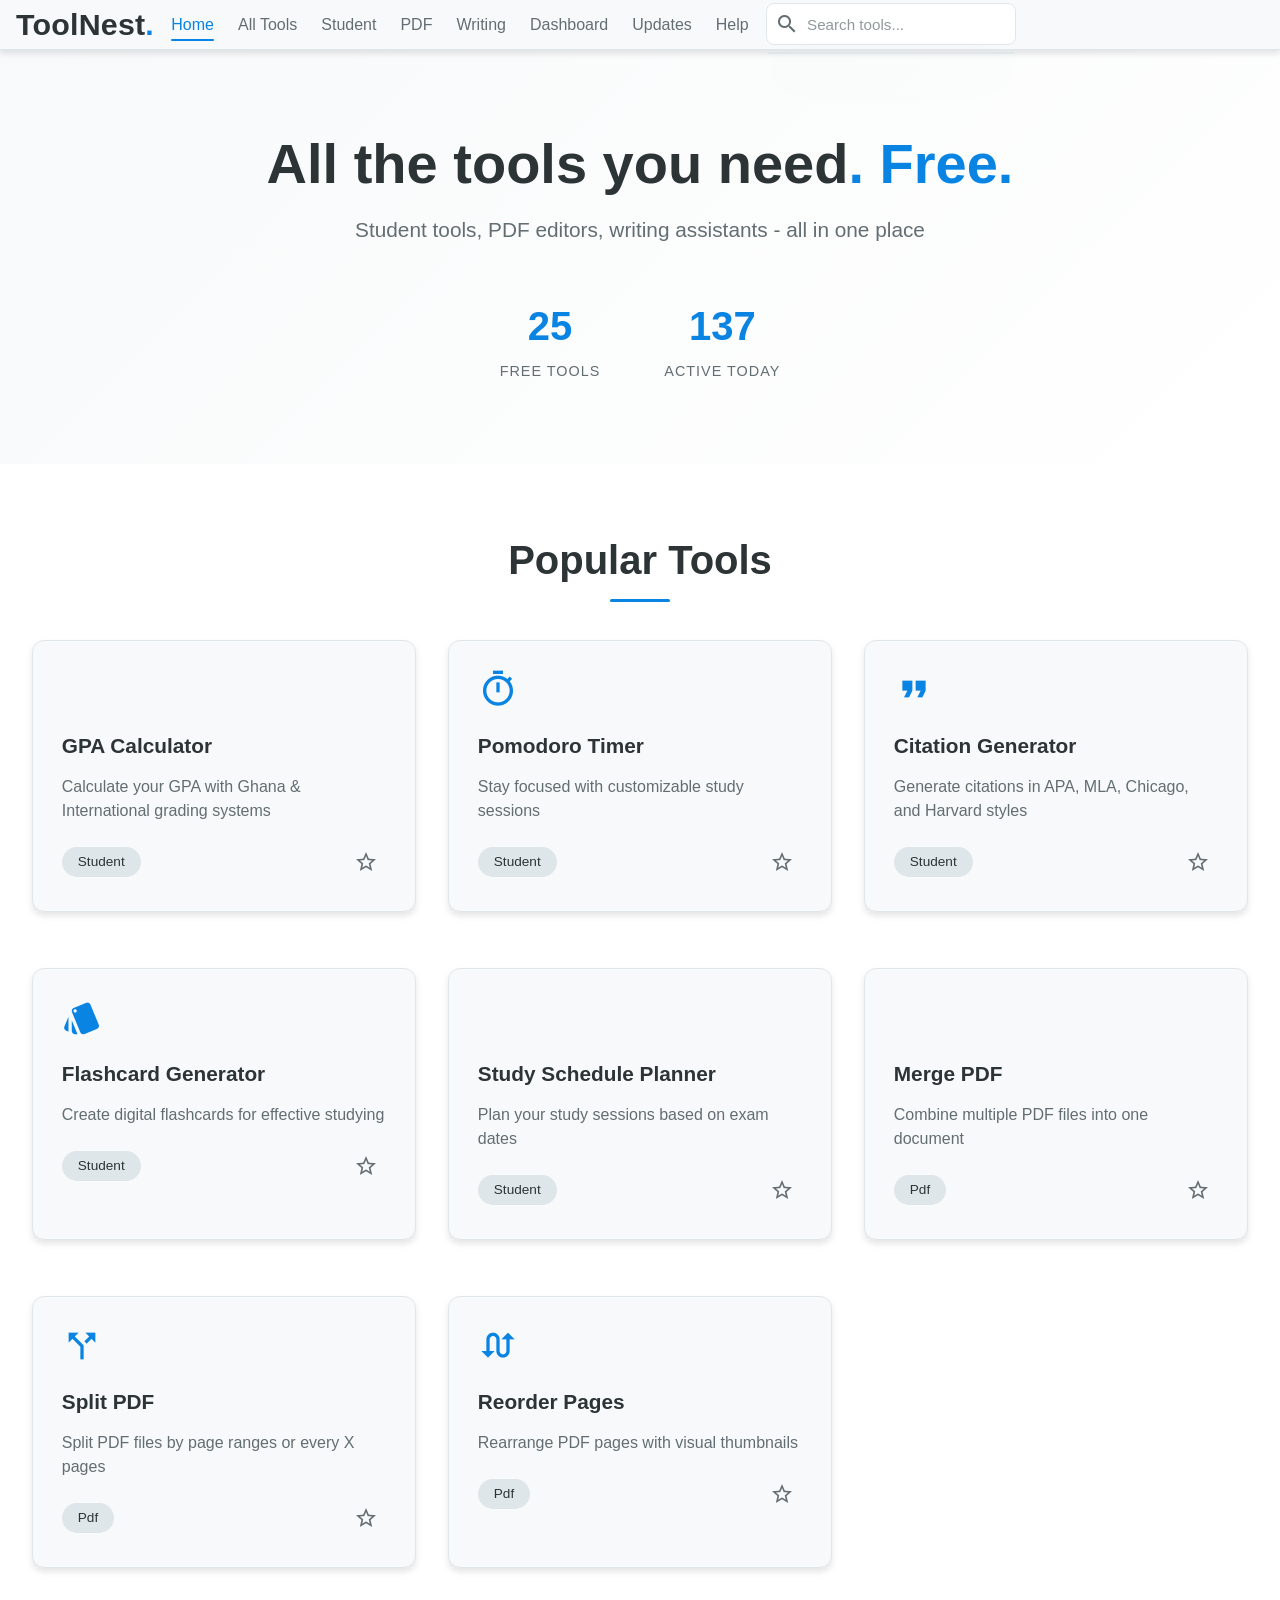
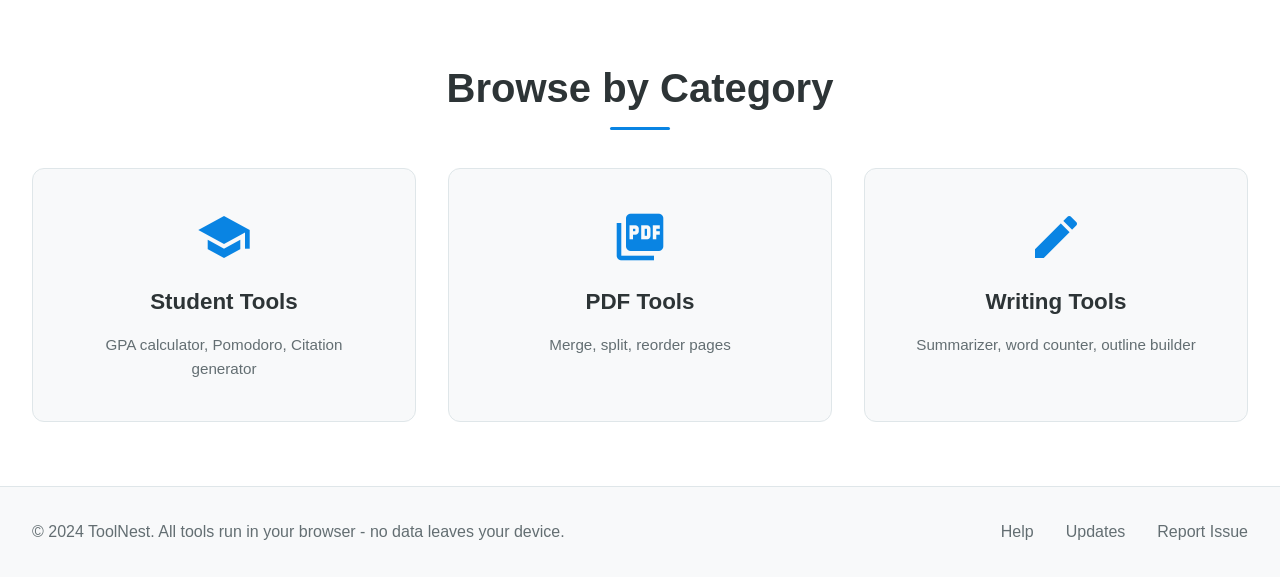
==== commit f3fc0c2e: "Update index.html" ====
--- a/index.html
+++ b/index.html
@@ -104,7 +104,7 @@
         </div>
     </footer>
 
-    <script src="js/storage.js"></script>
-    <script src="js/main.js"></script>
+    <script src="storage.js"></script>
+    <script src="main.js"></script>
 </body>
 </html>
